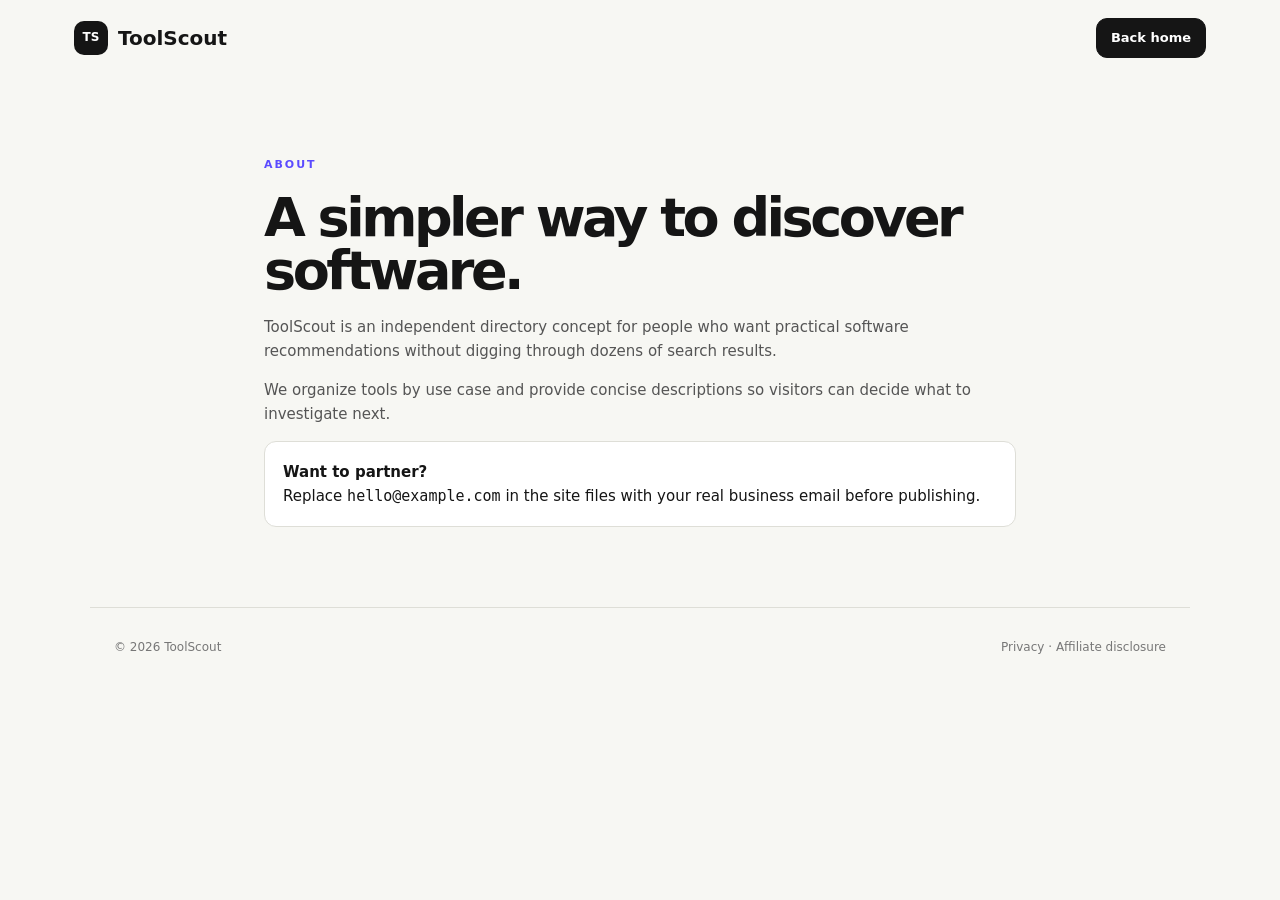
==== about.html @ 121e856c "Add files via upload" ====
<!doctype html><html lang="en"><head><meta charset="utf-8"><meta name="viewport" content="width=device-width,initial-scale=1"><title>About — ToolScout</title><link rel="stylesheet" href="styles.css"></head><body><header class="site-header"><a class="brand" href="index.html"><span class="brand-mark">TS</span> ToolScout</a><a class="button small" href="index.html">Back home</a></header><main class="page"><div class="eyebrow">ABOUT</div><h1>A simpler way to discover software.</h1><p>ToolScout is an independent directory concept for people who want practical software recommendations without digging through dozens of search results.</p><p>We organize tools by use case and provide concise descriptions so visitors can decide what to investigate next.</p><div class="notice"><strong>Want to partner?</strong><br>Replace <code>hello@example.com</code> in the site files with your real business email before publishing.</div></main><footer><span>© 2026 ToolScout</span><span><a href="privacy.html">Privacy</a> · <a href="disclosure.html">Affiliate disclosure</a></span></footer></body></html>
---- styles.css ----
:root{--bg:#f7f7f3;--ink:#151515;--muted:#666;--line:#deded7;--card:#fff;--accent:#5b4bff;--accent2:#e9e6ff}*{box-sizing:border-box}html{scroll-behavior:smooth}body{margin:0;background:var(--bg);color:var(--ink);font:15px/1.6 Inter,ui-sans-serif,system-ui,-apple-system,Segoe UI,sans-serif}a{color:inherit;text-decoration:none}.site-header{height:76px;display:flex;align-items:center;justify-content:space-between;max-width:1180px;margin:auto;padding:0 24px}.brand{font-weight:850;font-size:20px;display:flex;align-items:center;gap:10px}.brand-mark{display:grid;place-items:center;width:34px;height:34px;border-radius:10px;background:var(--ink);color:#fff;font-size:12px}.site-header nav{display:flex;gap:28px;color:#555}.site-header nav a:hover,footer a:hover{color:var(--accent)}.button{display:inline-block;background:var(--ink);color:#fff;border:1px solid var(--ink);padding:12px 19px;border-radius:11px;font-weight:750}.button:hover{transform:translateY(-1px)}.button.small{padding:9px 14px;font-size:13px}.button.ghost{background:transparent;color:var(--ink);margin-left:8px}.hero{max-width:1000px;margin:70px auto 0;padding:50px 24px 85px;text-align:center}.eyebrow{font-size:11px;letter-spacing:.18em;font-weight:850;color:var(--accent)}h1{font-size:clamp(48px,8vw,86px);line-height:.98;letter-spacing:-.065em;margin:18px 0}h1 span{color:#777}h2{font-size:36px;line-height:1.1;letter-spacing:-.04em;margin:6px 0 0}.hero p{max-width:650px;margin:24px auto;color:var(--muted);font-size:18px}.hero-actions{margin:28px}.search-wrap{max-width:650px;margin:42px auto 0;background:#fff;border:1px solid var(--line);border-radius:15px;padding:4px 16px;display:flex;align-items:center;box-shadow:0 10px 35px #1111110a}.search-wrap span{font-size:28px;color:#999}.search-wrap input{border:0;outline:0;background:transparent;padding:14px;width:100%;font-size:15px}.stats{max-width:950px;margin:auto;border-block:1px solid var(--line);display:grid;grid-template-columns:repeat(3,1fr);text-align:center}.stats div{padding:25px;border-right:1px solid var(--line)}.stats div:last-child{border:0}.stats strong,.stats span{display:block}.stats strong{font-size:24px}.stats span{color:var(--muted);font-size:12px}.section{max-width:1100px;margin:95px auto;padding:0 24px}.section-heading{display:flex;justify-content:space-between;align-items:end;margin-bottom:28px}.section-heading select{padding:10px;border:1px solid var(--line);border-radius:9px;background:#fff}.category-grid{display:grid;grid-template-columns:repeat(4,1fr);gap:12px}.category{text-align:left;border:1px solid var(--line);background:#fff;border-radius:16px;padding:22px;cursor:pointer}.category:hover{border-color:#aaa;transform:translateY(-2px)}.category span{display:block;font-size:24px;margin-bottom:18px}.category b,.category small{display:block}.category small{color:var(--muted)}.tool-grid{display:grid;grid-template-columns:repeat(3,1fr);gap:14px}.tool-card{background:var(--card);border:1px solid var(--line);border-radius:17px;padding:20px;min-height:220px;display:flex;flex-direction:column}.tool-card:hover{box-shadow:0 15px 40px #1111110b;transform:translateY(-2px)}.tool-top{display:flex;justify-content:space-between;align-items:center}.tool-icon{width:40px;height:40px;border-radius:11px;background:var(--accent2);color:var(--accent);display:grid;place-items:center;font-weight:900}.tag{font-size:11px;background:#f1f1ed;padding:5px 8px;border-radius:99px}.tool-card h3{margin:20px 0 5px;font-size:20px}.tool-card p{margin:0;color:var(--muted);font-size:13px}.tool-bottom{margin-top:auto;padding-top:22px;border-top:1px solid var(--line);display:flex;justify-content:space-between;font-size:12px}.tool-bottom a{font-weight:800;color:var(--accent)}.empty{text-align:center;color:var(--muted);padding:45px}.how{background:#fff;border:1px solid var(--line);border-radius:24px;padding:40px}.steps{display:grid;grid-template-columns:repeat(3,1fr);gap:30px;margin-top:35px}.steps span{color:var(--accent);font-weight:900}.steps h3{margin-bottom:5px}.steps p{color:var(--muted)}.cta{text-align:center;max-width:800px;margin:100px auto;padding:70px 24px}.cta p{color:var(--muted);margin-bottom:25px}footer{border-top:1px solid var(--line);padding:30px 24px;display:flex;justify-content:space-between;max-width:1100px;margin:auto;color:#777;font-size:12px}.page{max-width:800px;margin:80px auto;padding:0 24px}.page h1{font-size:54px}.page p,.page li{color:#555}.notice{background:#fff;border:1px solid var(--line);padding:18px;border-radius:12px}@media(max-width:760px){.site-header nav{display:none}.hero{margin-top:20px;padding-top:30px}.category-grid,.tool-grid{grid-template-columns:1fr 1fr}.steps{grid-template-columns:1fr}.stats{margin:0 20px}.stats div{padding:18px 8px}.stats strong{font-size:18px}h2{font-size:30px}}@media(max-width:500px){.category-grid,.tool-grid{grid-template-columns:1fr}.hero-actions .button{display:block;margin:8px 0}.section-heading{align-items:start;gap:10px;flex-direction:column}footer{display:block}footer span{display:block;margin:7px 0}}
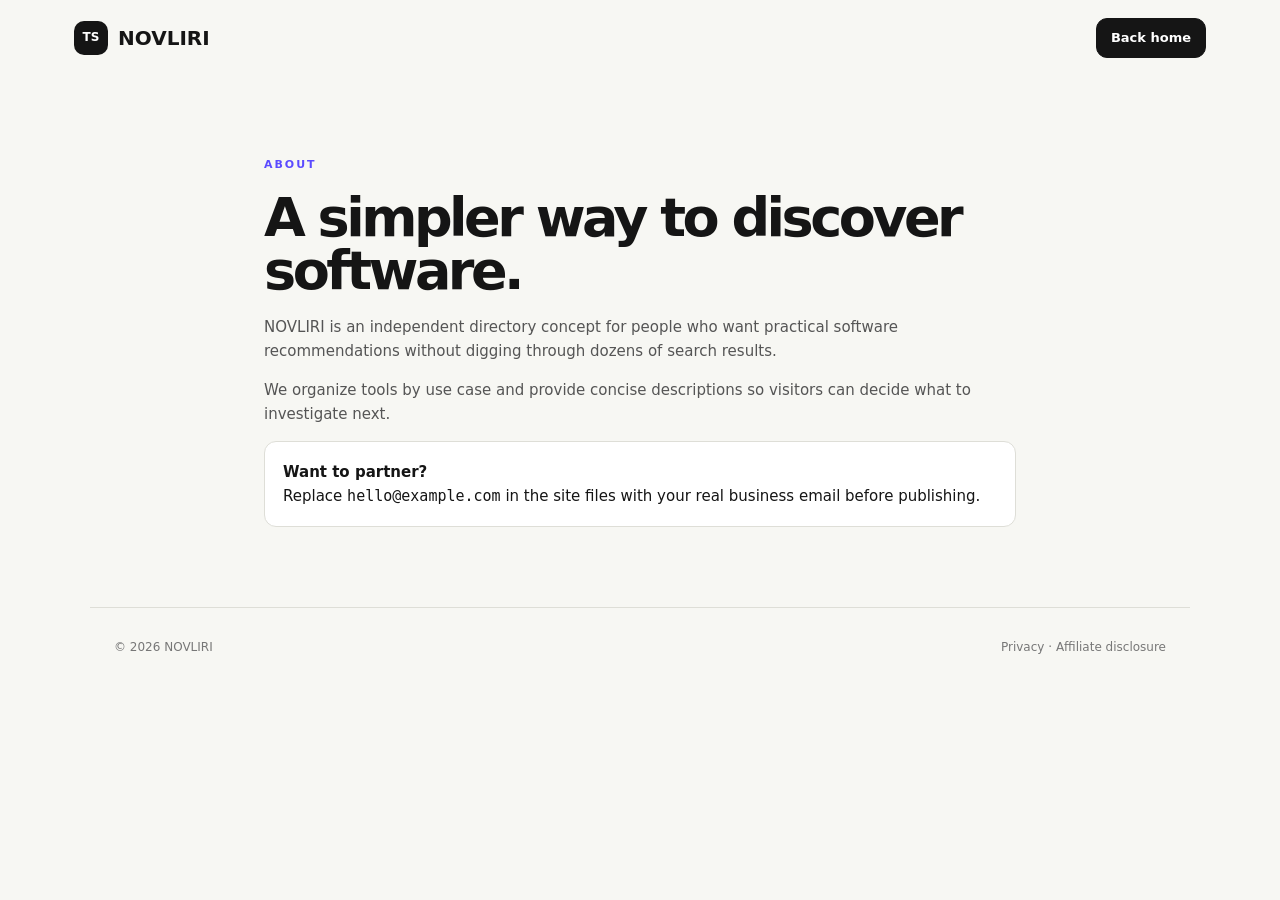
==== commit 98259b5e: "Update About page branding from ToolScout to NOVLIRI" ====
--- a/about.html
+++ b/about.html
@@ -1 +1 @@
-<!doctype html><html lang="en"><head><meta charset="utf-8"><meta name="viewport" content="width=device-width,initial-scale=1"><title>About — ToolScout</title><link rel="stylesheet" href="styles.css"></head><body><header class="site-header"><a class="brand" href="index.html"><span class="brand-mark">TS</span> ToolScout</a><a class="button small" href="index.html">Back home</a></header><main class="page"><div class="eyebrow">ABOUT</div><h1>A simpler way to discover software.</h1><p>ToolScout is an independent directory concept for people who want practical software recommendations without digging through dozens of search results.</p><p>We organize tools by use case and provide concise descriptions so visitors can decide what to investigate next.</p><div class="notice"><strong>Want to partner?</strong><br>Replace <code>hello@example.com</code> in the site files with your real business email before publishing.</div></main><footer><span>© 2026 ToolScout</span><span><a href="privacy.html">Privacy</a> · <a href="disclosure.html">Affiliate disclosure</a></span></footer></body></html>+<!doctype html><html lang="en"><head><meta charset="utf-8"><meta name="viewport" content="width=device-width,initial-scale=1"><title>About — NOVLIRI</title><link rel="stylesheet" href="styles.css"></head><body><header class="site-header"><a class="brand" href="index.html"><span class="brand-mark">TS</span> NOVLIRI</a><a class="button small" href="index.html">Back home</a></header><main class="page"><div class="eyebrow">ABOUT</div><h1>A simpler way to discover software.</h1><p>NOVLIRI is an independent directory concept for people who want practical software recommendations without digging through dozens of search results.</p><p>We organize tools by use case and provide concise descriptions so visitors can decide what to investigate next.</p><div class="notice"><strong>Want to partner?</strong><br>Replace <code>hello@example.com</code> in the site files with your real business email before publishing.</div></main><footer><span>© 2026 NOVLIRI</span><span><a href="privacy.html">Privacy</a> · <a href="disclosure.html">Affiliate disclosure</a></span></footer></body></html>
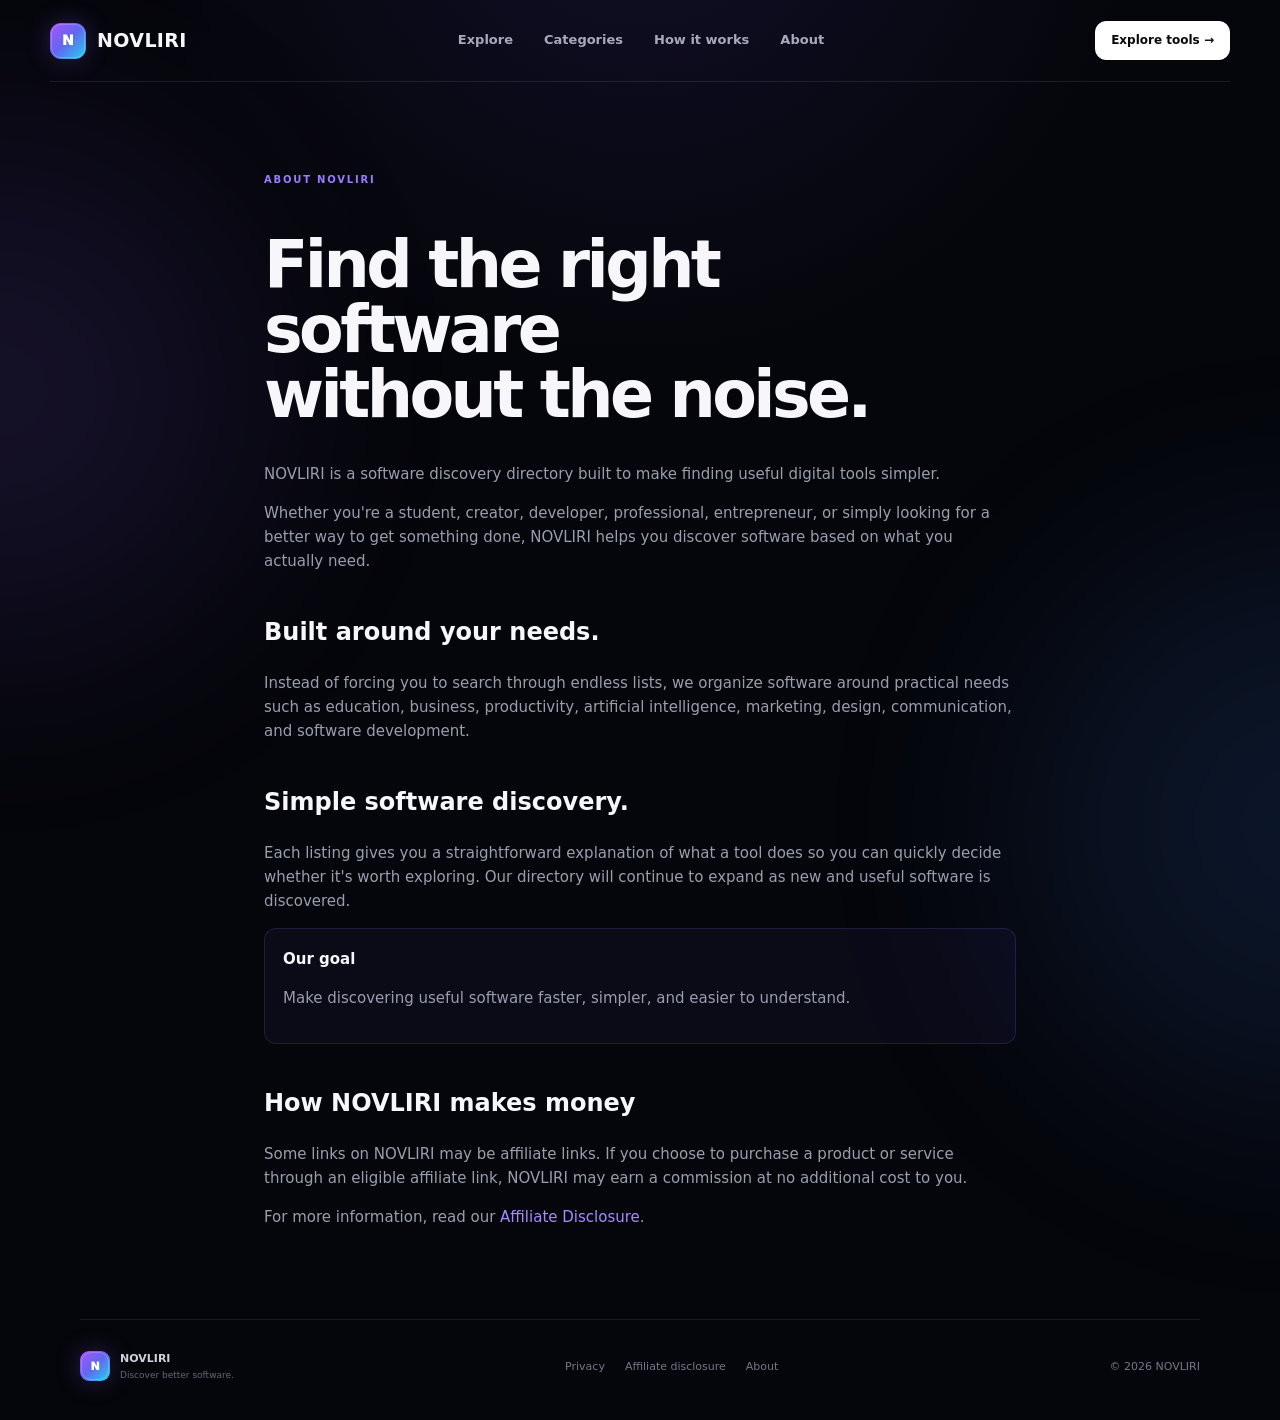
==== commit a1ea769c: "Update NOVLIRI About page Updated the About page with new content and improved structure." ====
--- a/about.html
+++ b/about.html
@@ -1 +1,133 @@
-<!doctype html><html lang="en"><head><meta charset="utf-8"><meta name="viewport" content="width=device-width,initial-scale=1"><title>About — NOVLIRI</title><link rel="stylesheet" href="styles.css"></head><body><header class="site-header"><a class="brand" href="index.html"><span class="brand-mark">TS</span> NOVLIRI</a><a class="button small" href="index.html">Back home</a></header><main class="page"><div class="eyebrow">ABOUT</div><h1>A simpler way to discover software.</h1><p>NOVLIRI is an independent directory concept for people who want practical software recommendations without digging through dozens of search results.</p><p>We organize tools by use case and provide concise descriptions so visitors can decide what to investigate next.</p><div class="notice"><strong>Want to partner?</strong><br>Replace <code>hello@example.com</code> in the site files with your real business email before publishing.</div></main><footer><span>© 2026 NOVLIRI</span><span><a href="privacy.html">Privacy</a> · <a href="disclosure.html">Affiliate disclosure</a></span></footer></body></html>
+<!doctype html>
+<html lang="en">
+<head>
+  <meta charset="utf-8">
+  <meta name="viewport" content="width=device-width,initial-scale=1">
+
+  <title>About NOVLIRI — Discover Better Software</title>
+
+  <meta name="description"
+        content="Learn about NOVLIRI, a software discovery directory built to make finding useful tools simpler.">
+
+  <link rel="stylesheet" href="styles.css">
+</head>
+
+<body>
+
+<div class="ambient ambient-one"></div>
+<div class="ambient ambient-two"></div>
+
+<header class="site-header">
+
+  <a class="brand" href="index.html">
+    <span class="brand-mark">N</span>
+    <span>NOVLIRI</span>
+  </a>
+
+  <nav>
+    <a href="index.html#tools">Explore</a>
+    <a href="index.html#categories">Categories</a>
+    <a href="index.html#how">How it works</a>
+    <a href="about.html">About</a>
+  </nav>
+
+  <a class="button small" href="index.html#tools">
+    Explore tools →
+  </a>
+
+</header>
+
+
+<main class="page">
+
+  <div class="eyebrow">ABOUT NOVLIRI</div>
+
+  <h1>
+    Find the right software<br>
+    without the noise.
+  </h1>
+
+  <p>
+    NOVLIRI is a software discovery directory built to make finding
+    useful digital tools simpler.
+  </p>
+
+  <p>
+    Whether you're a student, creator, developer, professional,
+    entrepreneur, or simply looking for a better way to get something
+    done, NOVLIRI helps you discover software based on what you
+    actually need.
+  </p>
+
+  <h2>Built around your needs.</h2>
+
+  <p>
+    Instead of forcing you to search through endless lists, we organize
+    software around practical needs such as education, business,
+    productivity, artificial intelligence, marketing, design,
+    communication, and software development.
+  </p>
+
+  <h2>Simple software discovery.</h2>
+
+  <p>
+    Each listing gives you a straightforward explanation of what a
+    tool does so you can quickly decide whether it's worth exploring.
+    Our directory will continue to expand as new and useful software
+    is discovered.
+  </p>
+
+  <div class="notice">
+
+    <strong>Our goal</strong>
+
+    <p>
+      Make discovering useful software faster, simpler, and easier
+      to understand.
+    </p>
+
+  </div>
+
+  <h2>How NOVLIRI makes money</h2>
+
+  <p>
+    Some links on NOVLIRI may be affiliate links. If you choose to
+    purchase a product or service through an eligible affiliate link,
+    NOVLIRI may earn a commission at no additional cost to you.
+  </p>
+
+  <p>
+    For more information, read our
+    <a href="disclosure.html">Affiliate Disclosure</a>.
+  </p>
+
+</main>
+
+
+<footer>
+
+  <div class="footer-brand">
+
+    <span class="brand-mark">N</span>
+
+    <div>
+      <strong>NOVLIRI</strong>
+      <small>Discover better software.</small>
+    </div>
+
+  </div>
+
+  <div class="footer-links">
+    <a href="privacy.html">Privacy</a>
+    <a href="disclosure.html">Affiliate disclosure</a>
+    <a href="about.html">About</a>
+  </div>
+
+  <span class="copyright">
+    © 2026 NOVLIRI
+  </span>
+
+</footer>
+
+</body>
+</html>
--- a/styles.css
+++ b/styles.css
@@ -1 +1,1388 @@
-:root{--bg:#f7f7f3;--ink:#151515;--muted:#666;--line:#deded7;--card:#fff;--accent:#5b4bff;--accent2:#e9e6ff}*{box-sizing:border-box}html{scroll-behavior:smooth}body{margin:0;background:var(--bg);color:var(--ink);font:15px/1.6 Inter,ui-sans-serif,system-ui,-apple-system,Segoe UI,sans-serif}a{color:inherit;text-decoration:none}.site-header{height:76px;display:flex;align-items:center;justify-content:space-between;max-width:1180px;margin:auto;padding:0 24px}.brand{font-weight:850;font-size:20px;display:flex;align-items:center;gap:10px}.brand-mark{display:grid;place-items:center;width:34px;height:34px;border-radius:10px;background:var(--ink);color:#fff;font-size:12px}.site-header nav{display:flex;gap:28px;color:#555}.site-header nav a:hover,footer a:hover{color:var(--accent)}.button{display:inline-block;background:var(--ink);color:#fff;border:1px solid var(--ink);padding:12px 19px;border-radius:11px;font-weight:750}.button:hover{transform:translateY(-1px)}.button.small{padding:9px 14px;font-size:13px}.button.ghost{background:transparent;color:var(--ink);margin-left:8px}.hero{max-width:1000px;margin:70px auto 0;padding:50px 24px 85px;text-align:center}.eyebrow{font-size:11px;letter-spacing:.18em;font-weight:850;color:var(--accent)}h1{font-size:clamp(48px,8vw,86px);line-height:.98;letter-spacing:-.065em;margin:18px 0}h1 span{color:#777}h2{font-size:36px;line-height:1.1;letter-spacing:-.04em;margin:6px 0 0}.hero p{max-width:650px;margin:24px auto;color:var(--muted);font-size:18px}.hero-actions{margin:28px}.search-wrap{max-width:650px;margin:42px auto 0;background:#fff;border:1px solid var(--line);border-radius:15px;padding:4px 16px;display:flex;align-items:center;box-shadow:0 10px 35px #1111110a}.search-wrap span{font-size:28px;color:#999}.search-wrap input{border:0;outline:0;background:transparent;padding:14px;width:100%;font-size:15px}.stats{max-width:950px;margin:auto;border-block:1px solid var(--line);display:grid;grid-template-columns:repeat(3,1fr);text-align:center}.stats div{padding:25px;border-right:1px solid var(--line)}.stats div:last-child{border:0}.stats strong,.stats span{display:block}.stats strong{font-size:24px}.stats span{color:var(--muted);font-size:12px}.section{max-width:1100px;margin:95px auto;padding:0 24px}.section-heading{display:flex;justify-content:space-between;align-items:end;margin-bottom:28px}.section-heading select{padding:10px;border:1px solid var(--line);border-radius:9px;background:#fff}.category-grid{display:grid;grid-template-columns:repeat(4,1fr);gap:12px}.category{text-align:left;border:1px solid var(--line);background:#fff;border-radius:16px;padding:22px;cursor:pointer}.category:hover{border-color:#aaa;transform:translateY(-2px)}.category span{display:block;font-size:24px;margin-bottom:18px}.category b,.category small{display:block}.category small{color:var(--muted)}.tool-grid{display:grid;grid-template-columns:repeat(3,1fr);gap:14px}.tool-card{background:var(--card);border:1px solid var(--line);border-radius:17px;padding:20px;min-height:220px;display:flex;flex-direction:column}.tool-card:hover{box-shadow:0 15px 40px #1111110b;transform:translateY(-2px)}.tool-top{display:flex;justify-content:space-between;align-items:center}.tool-icon{width:40px;height:40px;border-radius:11px;background:var(--accent2);color:var(--accent);display:grid;place-items:center;font-weight:900}.tag{font-size:11px;background:#f1f1ed;padding:5px 8px;border-radius:99px}.tool-card h3{margin:20px 0 5px;font-size:20px}.tool-card p{margin:0;color:var(--muted);font-size:13px}.tool-bottom{margin-top:auto;padding-top:22px;border-top:1px solid var(--line);display:flex;justify-content:space-between;font-size:12px}.tool-bottom a{font-weight:800;color:var(--accent)}.empty{text-align:center;color:var(--muted);padding:45px}.how{background:#fff;border:1px solid var(--line);border-radius:24px;padding:40px}.steps{display:grid;grid-template-columns:repeat(3,1fr);gap:30px;margin-top:35px}.steps span{color:var(--accent);font-weight:900}.steps h3{margin-bottom:5px}.steps p{color:var(--muted)}.cta{text-align:center;max-width:800px;margin:100px auto;padding:70px 24px}.cta p{color:var(--muted);margin-bottom:25px}footer{border-top:1px solid var(--line);padding:30px 24px;display:flex;justify-content:space-between;max-width:1100px;margin:auto;color:#777;font-size:12px}.page{max-width:800px;margin:80px auto;padding:0 24px}.page h1{font-size:54px}.page p,.page li{color:#555}.notice{background:#fff;border:1px solid var(--line);padding:18px;border-radius:12px}@media(max-width:760px){.site-header nav{display:none}.hero{margin-top:20px;padding-top:30px}.category-grid,.tool-grid{grid-template-columns:1fr 1fr}.steps{grid-template-columns:1fr}.stats{margin:0 20px}.stats div{padding:18px 8px}.stats strong{font-size:18px}h2{font-size:30px}}@media(max-width:500px){.category-grid,.tool-grid{grid-template-columns:1fr}.hero-actions .button{display:block;margin:8px 0}.section-heading{align-items:start;gap:10px;flex-direction:column}footer{display:block}footer span{display:block;margin:7px 0}}+:root {
+  --bg: #05060b;
+  --bg-soft: #090b13;
+  --panel: rgba(14, 16, 28, 0.78);
+  --panel-solid: #0d0f19;
+  --panel-hover: #121526;
+  --ink: #f7f7fb;
+  --muted: #969bad;
+  --muted-light: #c1c5d1;
+  --line: rgba(255, 255, 255, 0.09);
+
+  --purple: #8b5cf6;
+  --purple-bright: #a855f7;
+  --blue: #3b82f6;
+  --cyan: #22d3ee;
+  --pink: #d946ef;
+
+  --gradient: linear-gradient(135deg, #a855f7 0%, #6366f1 48%, #22d3ee 100%);
+  --gradient-soft: linear-gradient(
+    135deg,
+    rgba(168, 85, 247, 0.16),
+    rgba(34, 211, 238, 0.08)
+  );
+
+  --shadow:
+    0 20px 70px rgba(0, 0, 0, 0.35);
+
+  --glow:
+    0 0 35px rgba(139, 92, 246, 0.18);
+}
+
+
+/* -------------------------
+   RESET
+------------------------- */
+
+* {
+  box-sizing: border-box;
+}
+
+html {
+  scroll-behavior: smooth;
+}
+
+body {
+  margin: 0;
+  overflow-x: hidden;
+  background:
+    radial-gradient(
+      circle at 50% -10%,
+      rgba(111, 76, 255, 0.12),
+      transparent 30%
+    ),
+    var(--bg);
+
+  color: var(--ink);
+
+  font:
+    15px/1.6
+    Inter,
+    ui-sans-serif,
+    system-ui,
+    -apple-system,
+    BlinkMacSystemFont,
+    "Segoe UI",
+    sans-serif;
+}
+
+button,
+input,
+select {
+  font: inherit;
+}
+
+button {
+  color: inherit;
+}
+
+a {
+  color: inherit;
+  text-decoration: none;
+}
+
+::selection {
+  background: rgba(139, 92, 246, 0.4);
+  color: white;
+}
+
+
+/* -------------------------
+   BACKGROUND GLOW
+------------------------- */
+
+.ambient {
+  position: fixed;
+  pointer-events: none;
+  z-index: -1;
+  border-radius: 50%;
+  filter: blur(120px);
+  opacity: 0.13;
+}
+
+.ambient-one {
+  width: 500px;
+  height: 500px;
+  top: 140px;
+  left: -250px;
+  background: var(--purple);
+}
+
+.ambient-two {
+  width: 550px;
+  height: 550px;
+  top: 550px;
+  right: -300px;
+  background: var(--blue);
+}
+
+
+/* -------------------------
+   HEADER
+------------------------- */
+
+.site-header {
+  width: min(1180px, calc(100% - 40px));
+  height: 82px;
+
+  margin: auto;
+
+  display: flex;
+  align-items: center;
+  justify-content: space-between;
+
+  border-bottom: 1px solid var(--line);
+}
+
+.brand {
+  display: flex;
+  align-items: center;
+  gap: 11px;
+
+  font-size: 19px;
+  font-weight: 900;
+  letter-spacing: 0.02em;
+}
+
+.brand-mark {
+  position: relative;
+
+  width: 36px;
+  height: 36px;
+
+  display: grid;
+  place-items: center;
+
+  border-radius: 11px;
+
+  background: var(--gradient);
+
+  color: white;
+
+  font-size: 14px;
+  font-weight: 950;
+
+  box-shadow:
+    0 0 25px rgba(139, 92, 246, 0.28);
+}
+
+.brand-mark::after {
+  content: "";
+
+  position: absolute;
+  inset: 1px;
+
+  border-radius: 10px;
+
+  border: 1px solid rgba(255, 255, 255, 0.2);
+}
+
+.site-header nav {
+  display: flex;
+  gap: 31px;
+
+  color: #a7aabd;
+
+  font-size: 13px;
+  font-weight: 650;
+}
+
+.site-header nav a {
+  transition: 0.2s ease;
+}
+
+.site-header nav a:hover {
+  color: white;
+}
+
+
+/* -------------------------
+   BUTTONS
+------------------------- */
+
+.button {
+  display: inline-flex;
+  align-items: center;
+  justify-content: center;
+  gap: 9px;
+
+  padding: 12px 20px;
+
+  border: 1px solid var(--line);
+  border-radius: 11px;
+
+  font-weight: 800;
+
+  transition:
+    transform 0.2s ease,
+    box-shadow 0.2s ease,
+    border-color 0.2s ease;
+}
+
+.button:hover {
+  transform: translateY(-2px);
+}
+
+.button.small {
+  padding: 9px 15px;
+
+  background: white;
+  color: #090a0f;
+
+  border-color: white;
+
+  font-size: 12px;
+}
+
+.button.primary {
+  color: white;
+
+  border-color: rgba(139, 92, 246, 0.45);
+
+  background: var(--gradient);
+
+  box-shadow:
+    0 8px 30px rgba(103, 76, 255, 0.24);
+}
+
+.button.primary:hover {
+  box-shadow:
+    0 12px 38px rgba(103, 76, 255, 0.38);
+}
+
+.button.ghost {
+  color: #d7d9e2;
+
+  background: rgba(255, 255, 255, 0.025);
+
+  border-color: rgba(255, 255, 255, 0.12);
+}
+
+.button.ghost:hover {
+  border-color: rgba(139, 92, 246, 0.5);
+}
+
+
+/* -------------------------
+   HERO
+------------------------- */
+
+.hero {
+  position: relative;
+
+  max-width: 1000px;
+
+  margin: 0 auto;
+
+  padding:
+    110px
+    24px
+    100px;
+
+  text-align: center;
+}
+
+.hero::before {
+  content: "";
+
+  position: absolute;
+
+  width: 520px;
+  height: 330px;
+
+  left: 50%;
+  top: 120px;
+
+  transform: translateX(-50%);
+
+  background:
+    radial-gradient(
+      circle,
+      rgba(122, 78, 255, 0.15),
+      transparent 68%
+    );
+
+  pointer-events: none;
+  z-index: -1;
+}
+
+.hero-badge {
+  width: max-content;
+
+  max-width: 100%;
+
+  margin: 0 auto 25px;
+
+  padding: 7px 12px;
+
+  display: flex;
+  align-items: center;
+  gap: 8px;
+
+  border:
+    1px solid
+    rgba(139, 92, 246, 0.28);
+
+  border-radius: 999px;
+
+  background:
+    rgba(139, 92, 246, 0.07);
+
+  color: #b8a7ff;
+
+  font-size: 10px;
+  font-weight: 850;
+  letter-spacing: 0.15em;
+}
+
+.pulse {
+  width: 6px;
+  height: 6px;
+
+  border-radius: 50%;
+
+  background: #a855f7;
+
+  box-shadow:
+    0 0 10px #a855f7;
+}
+
+.hero h1 {
+  margin: 0;
+
+  font-size:
+    clamp(56px, 9vw, 96px);
+
+  line-height: 0.94;
+
+  letter-spacing: -0.065em;
+
+  font-weight: 900;
+}
+
+.gradient-text {
+  color: transparent;
+
+  background: var(--gradient);
+
+  background-clip: text;
+  -webkit-background-clip: text;
+}
+
+.hero-subtitle {
+  margin: 17px 0 0;
+
+  color: #858a9b;
+
+  font-size:
+    clamp(25px, 4vw, 42px);
+
+  line-height: 1;
+
+  letter-spacing: -0.045em;
+}
+
+.hero > p {
+  max-width: 670px;
+
+  margin: 29px auto 0;
+
+  color: var(--muted);
+
+  font-size: 17px;
+}
+
+.hero-actions {
+  margin-top: 32px;
+
+  display: flex;
+  justify-content: center;
+  gap: 10px;
+}
+
+
+/* -------------------------
+   SEARCH
+------------------------- */
+
+.search-wrap {
+  max-width: 700px;
+
+  margin: 52px auto 0;
+
+  padding: 5px 8px 5px 17px;
+
+  display: flex;
+  align-items: center;
+
+  border:
+    1px solid
+    rgba(255, 255, 255, 0.12);
+
+  border-radius: 14px;
+
+  background:
+    rgba(12, 14, 23, 0.88);
+
+  box-shadow:
+    0 20px 60px rgba(0, 0, 0, 0.32),
+    0 0 30px rgba(104, 76, 255, 0.08);
+
+  backdrop-filter: blur(15px);
+
+  transition:
+    border-color 0.2s ease,
+    box-shadow 0.2s ease;
+}
+
+.search-wrap:focus-within {
+  border-color:
+    rgba(139, 92, 246, 0.75);
+
+  box-shadow:
+    0 20px 60px rgba(0, 0, 0, 0.32),
+    0 0 35px rgba(139, 92, 246, 0.16);
+}
+
+.search-icon {
+  color: #767b8d;
+
+  font-size: 25px;
+}
+
+.search-wrap input {
+  min-width: 0;
+  flex: 1;
+
+  padding: 14px 13px;
+
+  border: 0;
+  outline: 0;
+
+  background: transparent;
+  color: white;
+
+  font-size: 14px;
+}
+
+.search-wrap input::placeholder {
+  color: #686d7d;
+}
+
+.search-hint {
+  padding: 6px 9px;
+
+  border:
+    1px solid
+    rgba(255, 255, 255, 0.08);
+
+  border-radius: 7px;
+
+  color: #666b7b;
+
+  background:
+    rgba(255, 255, 255, 0.025);
+
+  font-size: 10px;
+}
+
+
+/* -------------------------
+   STATS
+------------------------- */
+
+.stats {
+  max-width: 1000px;
+
+  margin: 0 auto;
+
+  display: grid;
+  grid-template-columns:
+    repeat(3, 1fr);
+
+  border-top:
+    1px solid var(--line);
+
+  border-bottom:
+    1px solid var(--line);
+}
+
+.stats div {
+  padding: 25px;
+
+  text-align: center;
+
+  border-right:
+    1px solid var(--line);
+}
+
+.stats div:last-child {
+  border-right: 0;
+}
+
+.stats strong,
+.stats span {
+  display: block;
+}
+
+.stats strong {
+  color: white;
+
+  font-size: 23px;
+  font-weight: 850;
+}
+
+.stats span {
+  margin-top: 2px;
+
+  color: #74798a;
+
+  font-size: 11px;
+}
+
+
+/* -------------------------
+   GLOBAL SECTIONS
+------------------------- */
+
+.section {
+  max-width: 1120px;
+
+  margin: 110px auto;
+
+  padding: 0 24px;
+}
+
+.eyebrow {
+  color: #9b7cff;
+
+  font-size: 10px;
+  font-weight: 900;
+  letter-spacing: 0.18em;
+}
+
+.section-heading {
+  margin-bottom: 30px;
+
+  display: flex;
+  align-items: end;
+  justify-content: space-between;
+  gap: 25px;
+}
+
+.section h2,
+.cta h2 {
+  margin: 8px 0 0;
+
+  font-size:
+    clamp(32px, 5vw, 46px);
+
+  line-height: 1.05;
+
+  letter-spacing: -0.045em;
+}
+
+.section-description {
+  max-width: 550px;
+
+  margin: 13px 0 0;
+
+  color: var(--muted);
+
+  font-size: 14px;
+}
+
+.section-link {
+  color: #aaa0dc;
+
+  font-size: 12px;
+  font-weight: 800;
+}
+
+.section-link:hover {
+  color: white;
+}
+
+
+/* -------------------------
+   CATEGORIES
+------------------------- */
+
+.category-grid {
+  display: grid;
+
+  grid-template-columns:
+    repeat(4, 1fr);
+
+  gap: 12px;
+}
+
+.category {
+  position: relative;
+
+  min-height: 180px;
+
+  padding: 22px;
+
+  overflow: hidden;
+
+  text-align: left;
+
+  border:
+    1px solid var(--line);
+
+  border-radius: 18px;
+
+  background:
+    linear-gradient(
+      145deg,
+      rgba(255, 255, 255, 0.045),
+      rgba(255, 255, 255, 0.015)
+    );
+
+  cursor: pointer;
+
+  transition:
+    transform 0.25s ease,
+    border-color 0.25s ease,
+    box-shadow 0.25s ease;
+}
+
+.category::before {
+  content: "";
+
+  position: absolute;
+
+  width: 150px;
+  height: 150px;
+
+  top: -80px;
+  left: -70px;
+
+  border-radius: 50%;
+
+  filter: blur(45px);
+
+  opacity: 0.12;
+}
+
+.category-ai::before {
+  background: var(--purple);
+}
+
+.category-productivity::before {
+  background: var(--blue);
+}
+
+.category-design::before {
+  background: var(--pink);
+}
+
+.category-business::before {
+  background: var(--cyan);
+}
+
+.category:hover {
+  transform: translateY(-5px);
+
+  border-color:
+    rgba(139, 92, 246, 0.38);
+
+  box-shadow:
+    0 18px 45px rgba(0, 0, 0, 0.28);
+}
+
+.category-icon {
+  width: 43px;
+  height: 43px;
+
+  margin-bottom: 30px;
+
+  display: grid;
+  place-items: center;
+
+  border:
+    1px solid
+    rgba(139, 92, 246, 0.2);
+
+  border-radius: 12px;
+
+  background:
+    rgba(139, 92, 246, 0.08);
+
+  color: #ad91ff;
+
+  font-size: 18px;
+}
+
+.category-productivity .category-icon {
+  color: #70a5ff;
+  background: rgba(59, 130, 246, 0.08);
+  border-color: rgba(59, 130, 246, 0.2);
+}
+
+.category-design .category-icon {
+  color: #e277ef;
+  background: rgba(217, 70, 239, 0.08);
+  border-color: rgba(217, 70, 239, 0.2);
+}
+
+.category-business .category-icon {
+  color: #52d9ee;
+  background: rgba(34, 211, 238, 0.08);
+  border-color: rgba(34, 211, 238, 0.2);
+}
+
+.category b,
+.category small {
+  display: block;
+}
+
+.category b {
+  font-size: 15px;
+}
+
+.category small {
+  margin-top: 5px;
+
+  color: #777c8e;
+
+  font-size: 11px;
+}
+
+.category-arrow {
+  position: absolute;
+
+  right: 18px;
+  top: 19px;
+
+  color: #5c6170;
+
+  font-size: 14px;
+
+  transition:
+    color 0.2s ease,
+    transform 0.2s ease;
+}
+
+.category:hover .category-arrow {
+  color: white;
+  transform: translate(2px, -2px);
+}
+
+
+/* -------------------------
+   TOOL DIRECTORY
+------------------------- */
+
+.tools-section {
+  padding-top: 5px;
+}
+
+.section-heading select {
+  padding: 10px 34px 10px 12px;
+
+  outline: none;
+
+  border:
+    1px solid var(--line);
+
+  border-radius: 9px;
+
+  color: #c7cad4;
+
+  background: #0d0f18;
+
+  cursor: pointer;
+}
+
+.tool-grid {
+  display: grid;
+
+  grid-template-columns:
+    repeat(3, 1fr);
+
+  gap: 14px;
+}
+
+.tool-card {
+  position: relative;
+
+  min-height: 235px;
+
+  padding: 21px;
+
+  display: flex;
+  flex-direction: column;
+
+  border:
+    1px solid var(--line);
+
+  border-radius: 18px;
+
+  background:
+    linear-gradient(
+      145deg,
+      rgba(255, 255, 255, 0.045),
+      rgba(255, 255, 255, 0.015)
+    );
+
+  transition:
+    transform 0.25s ease,
+    border-color 0.25s ease,
+    box-shadow 0.25s ease;
+}
+
+.tool-card:hover {
+  transform: translateY(-5px);
+
+  border-color:
+    rgba(139, 92, 246, 0.34);
+
+  box-shadow:
+    0 20px 50px rgba(0, 0, 0, 0.3),
+    0 0 25px rgba(139, 92, 246, 0.06);
+}
+
+.tool-top {
+  display: flex;
+  align-items: center;
+  justify-content: space-between;
+}
+
+.tool-icon {
+  width: 43px;
+  height: 43px;
+
+  display: grid;
+  place-items: center;
+
+  border:
+    1px solid
+    rgba(139, 92, 246, 0.23);
+
+  border-radius: 12px;
+
+  color: #c5b4ff;
+
+  background:
+    linear-gradient(
+      145deg,
+      rgba(139, 92, 246, 0.18),
+      rgba(59, 130, 246, 0.08)
+    );
+
+  font-weight: 900;
+}
+
+.tag {
+  padding: 5px 8px;
+
+  border:
+    1px solid
+    rgba(255, 255, 255, 0.07);
+
+  border-radius: 999px;
+
+  color: #878c9e;
+
+  background:
+    rgba(255, 255, 255, 0.025);
+
+  font-size: 9px;
+  font-weight: 700;
+}
+
+.tool-card h3 {
+  margin: 24px 0 6px;
+
+  font-size: 19px;
+}
+
+.tool-card p {
+  margin: 0;
+
+  color: #858a9b;
+
+  font-size: 12px;
+}
+
+.tool-bottom {
+  margin-top: auto;
+
+  padding-top: 19px;
+
+  display: flex;
+  justify-content: space-between;
+
+  border-top:
+    1px solid var(--line);
+
+  color: #74798a;
+
+  font-size: 11px;
+}
+
+.tool-bottom a {
+  color: #a68aff;
+
+  font-weight: 850;
+}
+
+.tool-bottom a:hover {
+  color: white;
+}
+
+.empty {
+  padding: 55px;
+
+  text-align: center;
+
+  color: var(--muted);
+}
+
+
+/* -------------------------
+   HOW IT WORKS
+------------------------- */
+
+.how {
+  position: relative;
+
+  padding: 48px;
+
+  overflow: hidden;
+
+  border:
+    1px solid var(--line);
+
+  border-radius: 25px;
+
+  background:
+    linear-gradient(
+      135deg,
+      rgba(139, 92, 246, 0.055),
+      rgba(34, 211, 238, 0.015)
+    );
+}
+
+.how::after {
+  content: "";
+
+  position: absolute;
+
+  width: 400px;
+  height: 400px;
+
+  right: -250px;
+  top: -230px;
+
+  border-radius: 50%;
+
+  background:
+    rgba(139, 92, 246, 0.12);
+
+  filter: blur(80px);
+}
+
+.how-heading {
+  max-width: 650px;
+}
+
+.how-heading > p {
+  max-width: 520px;
+
+  color: var(--muted);
+}
+
+.steps {
+  margin-top: 45px;
+
+  display: grid;
+
+  grid-template-columns:
+    repeat(3, 1fr);
+
+  gap: 12px;
+}
+
+.steps article {
+  position: relative;
+
+  padding: 25px;
+
+  border:
+    1px solid var(--line);
+
+  border-radius: 17px;
+
+  background:
+    rgba(4, 5, 10, 0.42);
+}
+
+.step-number {
+  position: absolute;
+
+  right: 18px;
+  top: 16px;
+
+  color: #4f5361;
+
+  font-size: 10px;
+  font-weight: 900;
+}
+
+.step-icon {
+  width: 38px;
+  height: 38px;
+
+  display: grid;
+  place-items: center;
+
+  border-radius: 10px;
+
+  color: #b49dff;
+
+  background:
+    rgba(139, 92, 246, 0.09);
+}
+
+.steps h3 {
+  margin: 22px 0 6px;
+
+  font-size: 16px;
+}
+
+.steps p {
+  margin: 0;
+
+  color: #7d8292;
+
+  font-size: 12px;
+}
+
+
+/* -------------------------
+   CTA
+------------------------- */
+
+.cta {
+  position: relative;
+
+  max-width: 850px;
+
+  margin: 140px auto;
+
+  padding: 80px 24px;
+
+  overflow: hidden;
+
+  text-align: center;
+}
+
+.cta-glow {
+  position: absolute;
+
+  width: 450px;
+  height: 260px;
+
+  left: 50%;
+  top: 50%;
+
+  transform:
+    translate(-50%, -50%);
+
+  border-radius: 50%;
+
+  background:
+    rgba(115, 74, 255, 0.13);
+
+  filter: blur(80px);
+
+  z-index: -1;
+}
+
+.cta p {
+  max-width: 500px;
+
+  margin: 16px auto 27px;
+
+  color: var(--muted);
+}
+
+
+/* -------------------------
+   FOOTER
+------------------------- */
+
+footer {
+  width:
+    min(1120px, calc(100% - 48px));
+
+  margin: auto;
+
+  padding: 30px 0 38px;
+
+  display: flex;
+  align-items: center;
+  justify-content: space-between;
+  gap: 30px;
+
+  border-top:
+    1px solid var(--line);
+
+  color: #737888;
+
+  font-size: 11px;
+}
+
+.footer-brand {
+  display: flex;
+  align-items: center;
+  gap: 10px;
+}
+
+.footer-brand .brand-mark {
+  width: 30px;
+  height: 30px;
+
+  border-radius: 9px;
+
+  font-size: 11px;
+}
+
+.footer-brand strong,
+.footer-brand small {
+  display: block;
+}
+
+.footer-brand strong {
+  color: #cfd2dc;
+
+  font-size: 11px;
+}
+
+.footer-brand small {
+  color: #626777;
+
+  font-size: 9px;
+}
+
+.footer-links {
+  display: flex;
+  gap: 20px;
+}
+
+.footer-links a:hover {
+  color: white;
+}
+
+
+/* -------------------------
+   OTHER PAGES
+------------------------- */
+
+.page {
+  max-width: 800px;
+
+  margin: 90px auto;
+
+  padding: 0 24px;
+}
+
+.page h1 {
+  margin-bottom: 35px;
+
+  font-size:
+    clamp(45px, 7vw, 65px);
+
+  line-height: 1;
+
+  letter-spacing: -0.055em;
+}
+
+.page h2 {
+  margin-top: 40px;
+
+  font-size: 24px;
+}
+
+.page p,
+.page li {
+  color: #999eae;
+}
+
+.page a {
+  color: #a68aff;
+}
+
+.notice {
+  padding: 18px;
+
+  border:
+    1px solid
+    rgba(139, 92, 246, 0.2);
+
+  border-radius: 12px;
+
+  background:
+    rgba(139, 92, 246, 0.05);
+}
+
+
+/* -------------------------
+   RESPONSIVE
+------------------------- */
+
+@media (max-width: 850px) {
+
+  .site-header nav {
+    display: none;
+  }
+
+  .category-grid {
+    grid-template-columns:
+      repeat(2, 1fr);
+  }
+
+  .tool-grid {
+    grid-template-columns:
+      repeat(2, 1fr);
+  }
+
+  .steps {
+    grid-template-columns: 1fr;
+  }
+
+  .how {
+    padding: 35px;
+  }
+
+}
+
+
+@media (max-width: 600px) {
+
+  .site-header {
+    width:
+      calc(100% - 28px);
+
+    height: 70px;
+  }
+
+  .brand {
+    font-size: 16px;
+  }
+
+  .brand-mark {
+    width: 32px;
+    height: 32px;
+  }
+
+  .site-header .button.small {
+    padding: 8px 11px;
+
+    font-size: 10px;
+  }
+
+  .hero {
+    padding:
+      75px
+      18px
+      75px;
+  }
+
+  .hero h1 {
+    font-size:
+      clamp(52px, 16vw, 72px);
+  }
+
+  .hero-subtitle {
+    margin-top: 14px;
+  }
+
+  .hero > p {
+    font-size: 14px;
+  }
+
+  .hero-actions {
+    flex-direction: column;
+  }
+
+  .hero-actions .button {
+    width: 100%;
+  }
+
+  .search-wrap {
+    margin-top: 38px;
+  }
+
+  .search-hint {
+    display: none;
+  }
+
+  .stats {
+    margin: 0 15px;
+  }
+
+  .stats div {
+    padding: 17px 5px;
+  }
+
+  .stats strong {
+    font-size: 18px;
+  }
+
+  .stats span {
+    font-size: 9px;
+  }
+
+  .section {
+    margin: 80px auto;
+
+    padding: 0 17px;
+  }
+
+  .section-heading {
+    align-items: flex-start;
+    flex-direction: column;
+  }
+
+  .section h2,
+  .cta h2 {
+    font-size: 34px;
+  }
+
+  .category-grid,
+  .tool-grid {
+    grid-template-columns: 1fr;
+  }
+
+  .category {
+    min-height: 160px;
+  }
+
+  .how {
+    margin-left: 15px;
+    margin-right: 15px;
+
+    padding: 27px 20px;
+  }
+
+  .cta {
+    margin: 90px auto;
+  }
+
+  footer {
+    align-items: flex-start;
+    flex-direction: column;
+
+    width:
+      calc(100% - 34px);
+  }
+
+  .footer-links {
+    flex-wrap: wrap;
+  }
+
+}
